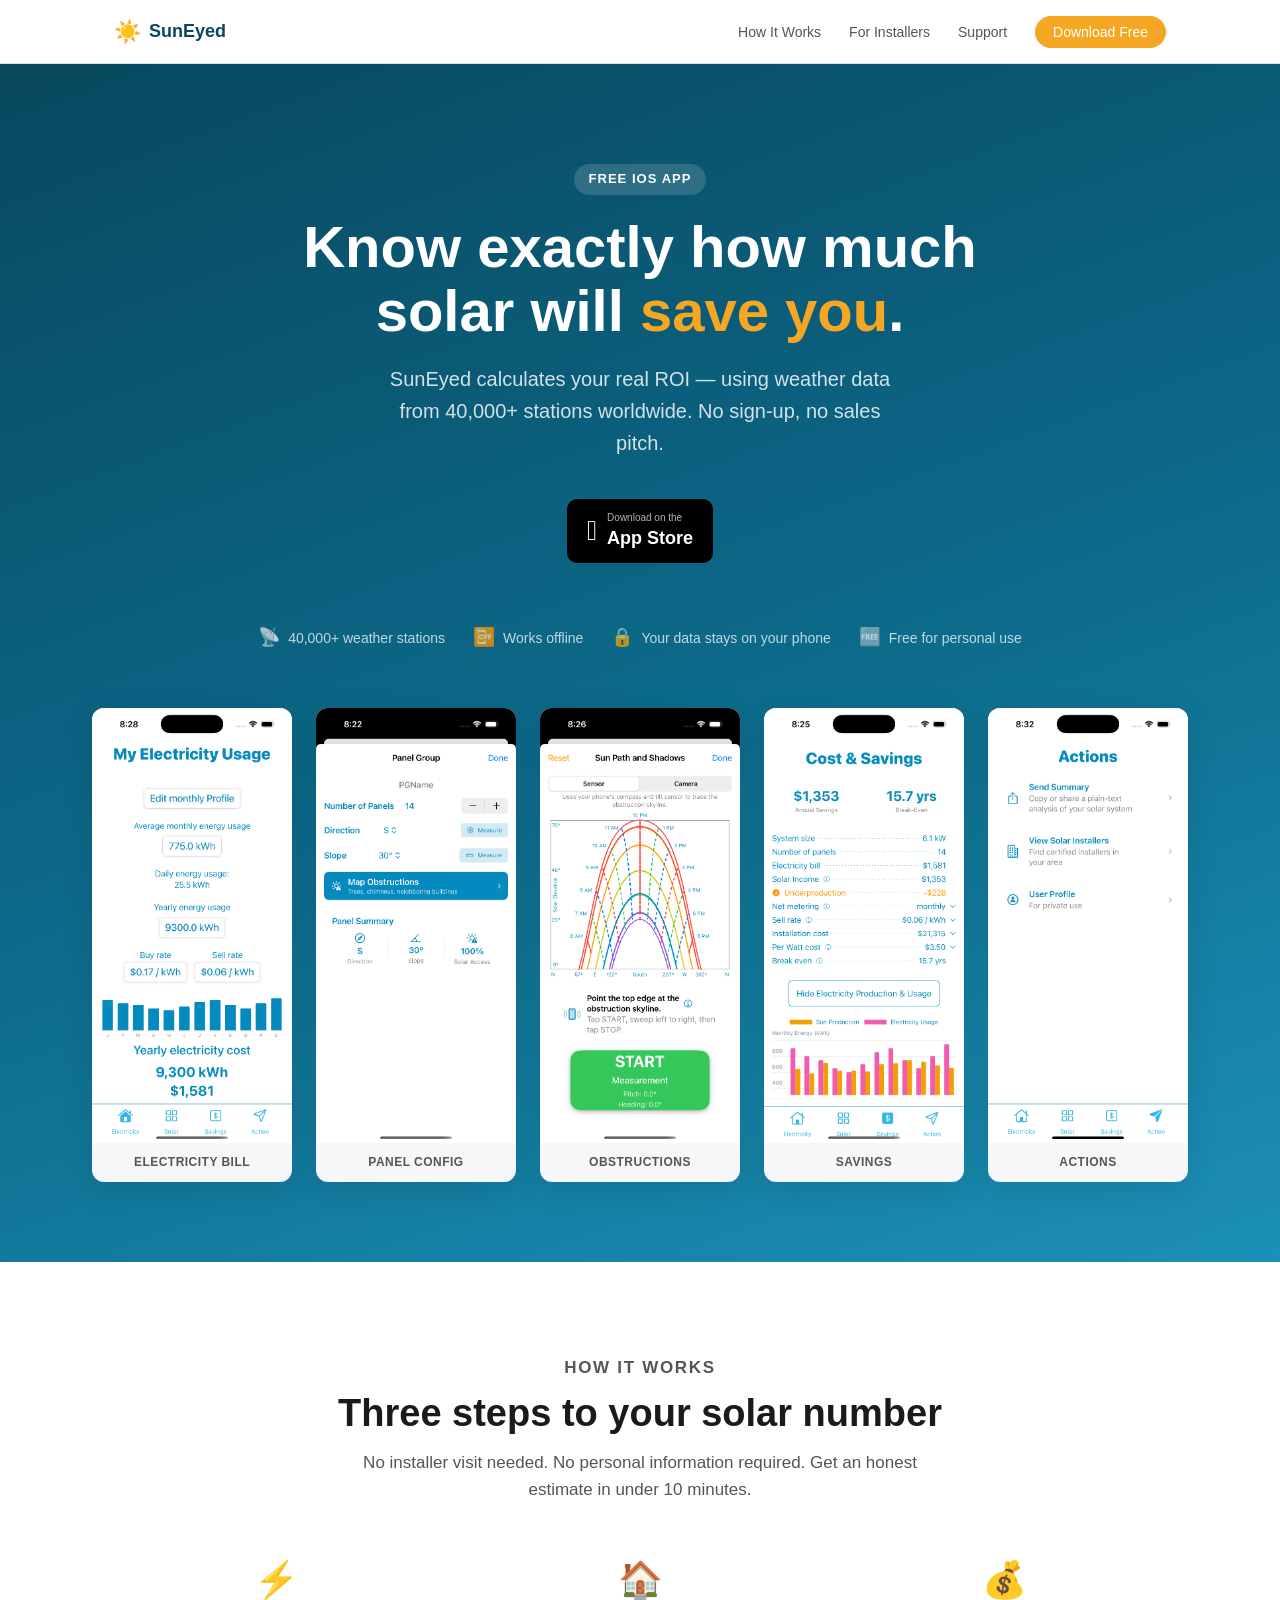
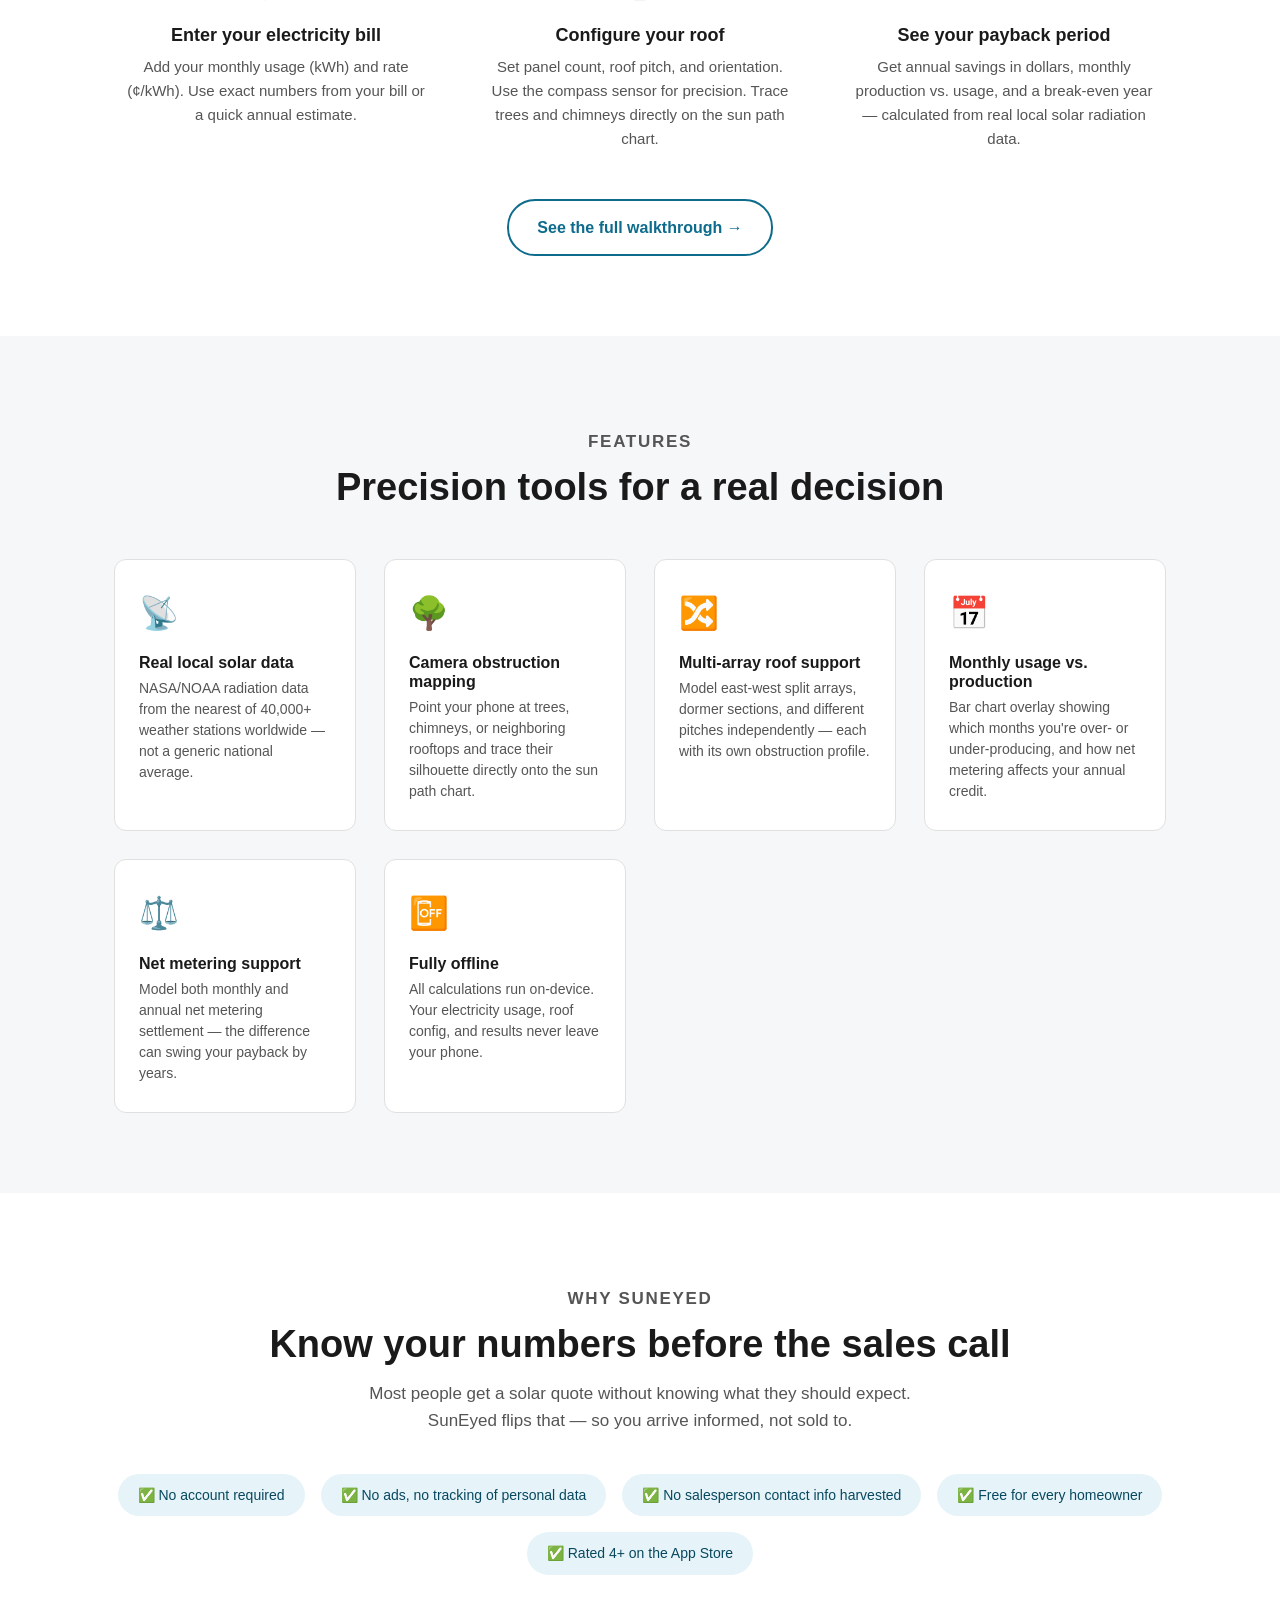
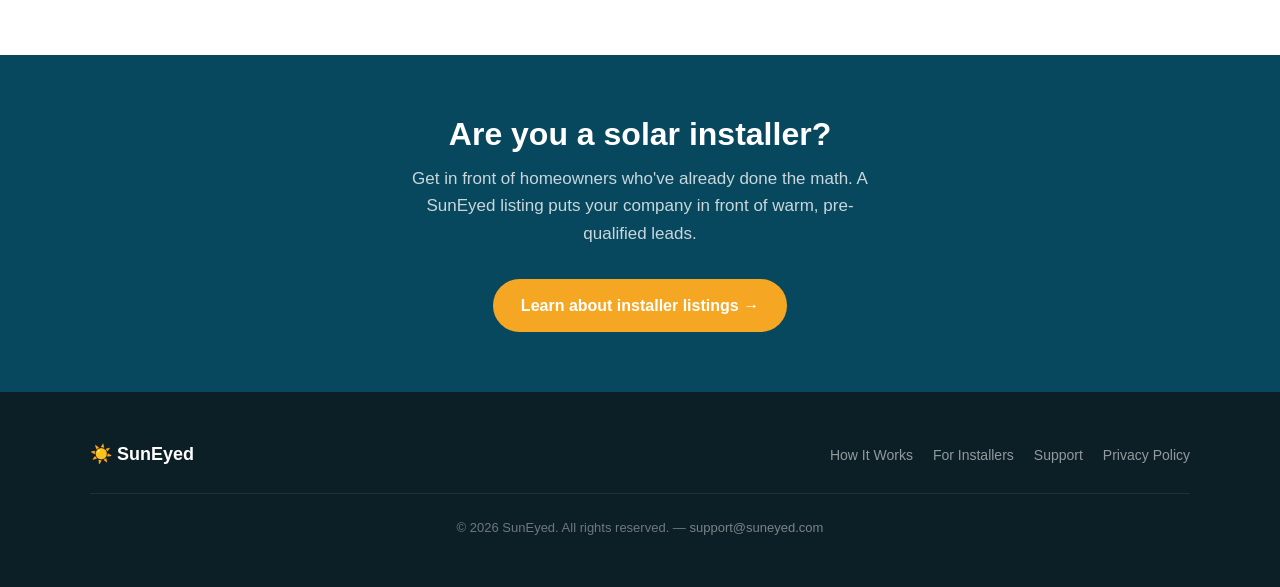
==== index.html @ cca72f91 "Add app screenshots, update index, replace netlify.toml with _headers/_redirects Co-Authored-By: Cla" ====
<!DOCTYPE html>
<html lang="en">
<head>
    <meta charset="UTF-8">
    <meta name="viewport" content="width=device-width, initial-scale=1.0">

    <title>SunEyed — Solar Savings Calculator</title>
    <meta name="description" content="Free iOS app. Calculate your solar panel ROI using real weather data from 40,000+ stations worldwide. No sign-up required. Know your numbers before you talk to a salesperson.">

    <!-- Open Graph -->
    <meta property="og:type" content="website">
    <meta property="og:url" content="https://suneyed.com/">
    <meta property="og:title" content="SunEyed — Solar Savings Calculator">
    <meta property="og:description" content="Free iOS app. Calculate your solar panel ROI using real weather data. No sign-up required.">
    <meta property="og:image" content="https://suneyed.com/assets/og-image.png">

    <!-- Twitter Card -->
    <meta name="twitter:card" content="summary_large_image">
    <meta name="twitter:title" content="SunEyed — Solar Savings Calculator">
    <meta name="twitter:description" content="Know exactly how much solar will save you — before talking to a single salesperson.">

    <!-- Canonical -->
    <link rel="canonical" href="https://suneyed.com/">

    <!-- Schema.org structured data -->
    <script type="application/ld+json">
    {
        "@context": "https://schema.org",
        "@type": "MobileApplication",
        "name": "SunEyed — Solar Savings Calculator",
        "operatingSystem": "iOS",
        "applicationCategory": "UtilitiesApplication",
        "offers": { "@type": "Offer", "price": "0", "priceCurrency": "USD" },
        "description": "Calculate your personalized solar ROI using real weather data from 40,000+ stations worldwide.",
        "url": "https://suneyed.com"
    }
    </script>

    <link rel="stylesheet" href="css/style.css">
</head>
<body>

<!-- ===== NAV ===== -->
<nav class="nav">
    <div class="nav__inner">
        <a href="/" class="nav__logo">
            <span class="nav__logo-sun">☀️</span>
            SunEyed
        </a>
        <ul class="nav__links">
            <li><a href="how-it-works.html">How It Works</a></li>
            <li><a href="installers.html">For Installers</a></li>
            <li><a href="support.html">Support</a></li>
            <li><a href="#download" class="nav__cta">Download Free</a></li>
        </ul>
    </div>
</nav>

<!-- ===== HERO ===== -->
<section class="hero">
    <div class="hero__eyebrow">Free iOS App</div>

    <h1 class="hero__title">
        Know exactly how much solar will <em>save you</em>.
    </h1>

    <p class="hero__sub">
        SunEyed calculates your real ROI — using weather data from 40,000+ stations worldwide. No sign-up, no sales pitch.
    </p>

    <div class="hero__actions" id="download">
        <!-- Replace YOUR_APP_ID with the actual App Store ID after submission -->
        <a href="https://apps.apple.com/app/id[YOUR_APP_ID]" class="appstore-badge" aria-label="Download on the App Store">
            <span class="appstore-badge__icon">&#63743;</span>
            <span class="appstore-badge__text">
                <span class="appstore-badge__sub">Download on the</span>
                <span class="appstore-badge__main">App Store</span>
            </span>
        </a>
    </div>

    <div class="hero__badges">
        <span class="hero__badge"><span class="hero__badge-icon">📡</span> 40,000+ weather stations</span>
        <span class="hero__badge"><span class="hero__badge-icon">📴</span> Works offline</span>
        <span class="hero__badge"><span class="hero__badge-icon">🔒</span> Your data stays on your phone</span>
        <span class="hero__badge"><span class="hero__badge-icon">🆓</span> Free for personal use</span>
    </div>

    <!-- Screenshot row -->
    <div class="screenshots">
        <div class="screenshot-card">
            <img src="assets/screenshot-electricity-bill.png" alt="Electricity bill screen" class="screenshot-card__img">
            <div class="screenshot-card__label">Electricity Bill</div>
        </div>
        <div class="screenshot-card">
            <img src="assets/screenshot-panel-config.png" alt="Panel Config screen" class="screenshot-card__img">
            <div class="screenshot-card__label">Panel Config</div>
        </div>
        <div class="screenshot-card">
            <img src="assets/screenshot-obstruction.png" alt="Obstruction screen" class="screenshot-card__img">
            <div class="screenshot-card__label">Obstructions</div>
        </div>
        <div class="screenshot-card">
            <img src="assets/screenshot-savings.png" alt="Savings screen" class="screenshot-card__img">
            <div class="screenshot-card__label">Savings</div>
        </div>
        <div class="screenshot-card">
            <img src="assets/screenshot-actions.png" alt="Actions screen" class="screenshot-card__img">
            <div class="screenshot-card__label">Actions</div>
        </div>
    </div>
</section>

<!-- ===== HOW IT WORKS (condensed) ===== -->
<section class="section">
    <div class="container">
        <div class="section-header">
            <p class="section-label">How It Works</p>
            <h2>Three steps to your solar number</h2>
            <p>No installer visit needed. No personal information required. Get an honest estimate in under 10 minutes.</p>
        </div>

        <div class="steps">
            <div class="step">
                <div class="step__icon">⚡</div>
                <h3 class="step__title">Enter your electricity bill</h3>
                <p class="step__desc">Add your monthly usage (kWh) and rate (¢/kWh). Use exact numbers from your bill or a quick annual estimate.</p>
            </div>
            <div class="step">
                <div class="step__icon">🏠</div>
                <h3 class="step__title">Configure your roof</h3>
                <p class="step__desc">Set panel count, roof pitch, and orientation. Use the compass sensor for precision. Trace trees and chimneys directly on the sun path chart.</p>
            </div>
            <div class="step">
                <div class="step__icon">💰</div>
                <h3 class="step__title">See your payback period</h3>
                <p class="step__desc">Get annual savings in dollars, monthly production vs. usage, and a break-even year — calculated from real local solar radiation data.</p>
            </div>
        </div>

        <div style="text-align:center; margin-top:48px;">
            <a href="how-it-works.html" class="btn btn--outline">See the full walkthrough →</a>
        </div>
    </div>
</section>

<!-- ===== FEATURES ===== -->
<section class="section section--alt">
    <div class="container">
        <div class="section-header">
            <p class="section-label">Features</p>
            <h2>Precision tools for a real decision</h2>
        </div>

        <div class="features">
            <div class="feature-card">
                <div class="feature-card__icon">📡</div>
                <h3 class="feature-card__title">Real local solar data</h3>
                <p class="feature-card__desc">NASA/NOAA radiation data from the nearest of 40,000+ weather stations worldwide — not a generic national average.</p>
            </div>
            <div class="feature-card">
                <div class="feature-card__icon">🌳</div>
                <h3 class="feature-card__title">Camera obstruction mapping</h3>
                <p class="feature-card__desc">Point your phone at trees, chimneys, or neighboring rooftops and trace their silhouette directly onto the sun path chart.</p>
            </div>
            <div class="feature-card">
                <div class="feature-card__icon">🔀</div>
                <h3 class="feature-card__title">Multi-array roof support</h3>
                <p class="feature-card__desc">Model east-west split arrays, dormer sections, and different pitches independently — each with its own obstruction profile.</p>
            </div>
            <div class="feature-card">
                <div class="feature-card__icon">📅</div>
                <h3 class="feature-card__title">Monthly usage vs. production</h3>
                <p class="feature-card__desc">Bar chart overlay showing which months you're over- or under-producing, and how net metering affects your annual credit.</p>
            </div>
            <div class="feature-card">
                <div class="feature-card__icon">⚖️</div>
                <h3 class="feature-card__title">Net metering support</h3>
                <p class="feature-card__desc">Model both monthly and annual net metering settlement — the difference can swing your payback by years.</p>
            </div>
            <div class="feature-card">
                <div class="feature-card__icon">📴</div>
                <h3 class="feature-card__title">Fully offline</h3>
                <p class="feature-card__desc">All calculations run on-device. Your electricity usage, roof config, and results never leave your phone.</p>
            </div>
        </div>
    </div>
</section>

<!-- ===== TRUST SIGNALS ===== -->
<section class="section">
    <div class="container" style="text-align:center;">
        <div class="section-header">
            <p class="section-label">Why SunEyed</p>
            <h2>Know your numbers before the sales call</h2>
            <p>Most people get a solar quote without knowing what they should expect. SunEyed flips that — so you arrive informed, not sold to.</p>
        </div>

        <div class="trust-row">
            <div class="trust-pill">✅ No account required</div>
            <div class="trust-pill">✅ No ads, no tracking of personal data</div>
            <div class="trust-pill">✅ No salesperson contact info harvested</div>
            <div class="trust-pill">✅ Free for every homeowner</div>
            <div class="trust-pill">✅ Rated 4+ on the App Store</div>
        </div>
    </div>
</section>

<!-- ===== INSTALLER CTA BAND ===== -->
<div class="installer-band">
    <h2>Are you a solar installer?</h2>
    <p>Get in front of homeowners who've already done the math. A SunEyed listing puts your company in front of warm, pre-qualified leads.</p>
    <a href="installers.html" class="btn btn--amber">Learn about installer listings →</a>
</div>

<!-- ===== FOOTER ===== -->
<footer class="footer">
    <div class="footer__inner">
        <div class="footer__logo">☀️ SunEyed</div>
        <ul class="footer__links">
            <li><a href="how-it-works.html">How It Works</a></li>
            <li><a href="installers.html">For Installers</a></li>
            <li><a href="support.html">Support</a></li>
            <li><a href="privacy.html">Privacy Policy</a></li>
        </ul>
    </div>
    <div class="footer__inner">
        <p class="footer__copy">&copy; 2026 SunEyed. All rights reserved. &mdash; <a href="mailto:support@suneyed.com" style="color:rgba(255,255,255,0.45)">support@suneyed.com</a></p>
    </div>
</footer>

</body>
</html>
---- css/style.css ----
/* ===========================
   SunEyed — Shared Stylesheet
   =========================== */

:root {
    --blue:       #0d6b8c;
    --blue-dark:  #08485e;
    --blue-light: #e6f4f9;
    --amber:      #f5a623;
    --amber-dark: #d4891a;
    --text:       #1a1a1a;
    --text-muted: #555;
    --border:     #e0e0e0;
    --bg-alt:     #f5f7f8;
    --radius:     12px;
    --radius-sm:  6px;
}

/* Reset */
*, *::before, *::after { box-sizing: border-box; margin: 0; padding: 0; }

html { scroll-behavior: smooth; }

body {
    font-family: -apple-system, BlinkMacSystemFont, "SF Pro Text", "Segoe UI", Helvetica, Arial, sans-serif;
    font-size: 16px;
    line-height: 1.6;
    color: var(--text);
    background: #fff;
}

img { max-width: 100%; height: auto; display: block; }
a { color: var(--blue); text-decoration: none; }
a:hover { text-decoration: underline; }

/* ---- Typography ---- */
h1, h2, h3 {
    font-family: -apple-system, BlinkMacSystemFont, "SF Pro Display", "Segoe UI", Helvetica, Arial, sans-serif;
    line-height: 1.2;
    color: var(--text);
}

/* ---- Layout helpers ---- */
.container {
    max-width: 1100px;
    margin: 0 auto;
    padding: 0 24px;
}

.section {
    padding: 80px 0;
}

.section--alt {
    background: var(--bg-alt);
}

/* ---- Nav ---- */
.nav {
    position: sticky;
    top: 0;
    z-index: 100;
    background: rgba(255,255,255,0.96);
    backdrop-filter: saturate(180%) blur(10px);
    border-bottom: 1px solid var(--border);
}

.nav__inner {
    display: flex;
    align-items: center;
    justify-content: space-between;
    padding: 14px 24px;
    max-width: 1100px;
    margin: 0 auto;
}

.nav__logo {
    display: flex;
    align-items: center;
    gap: 8px;
    font-size: 18px;
    font-weight: 700;
    color: var(--blue-dark);
    text-decoration: none;
}

.nav__logo-sun {
    font-size: 22px;
}

.nav__links {
    display: flex;
    align-items: center;
    gap: 28px;
    list-style: none;
}

.nav__links a {
    font-size: 14px;
    font-weight: 500;
    color: var(--text-muted);
}
.nav__links a:hover { color: var(--blue); text-decoration: none; }

.nav__cta {
    background: var(--amber);
    color: #fff !important;
    padding: 8px 18px;
    border-radius: 20px;
    font-weight: 600;
    font-size: 14px;
    transition: background 0.15s;
}
.nav__cta:hover { background: var(--amber-dark) !important; }

/* ---- Buttons ---- */
.btn {
    display: inline-flex;
    align-items: center;
    gap: 8px;
    padding: 14px 28px;
    border-radius: 28px;
    font-size: 16px;
    font-weight: 600;
    cursor: pointer;
    border: none;
    transition: transform 0.1s, box-shadow 0.1s;
    text-decoration: none;
}
.btn:hover { transform: translateY(-1px); box-shadow: 0 4px 16px rgba(0,0,0,0.12); text-decoration: none; }
.btn:active { transform: translateY(0); }

.btn--primary {
    background: var(--blue);
    color: #fff;
}
.btn--amber {
    background: var(--amber);
    color: #fff;
}
.btn--outline {
    background: transparent;
    color: var(--blue);
    border: 2px solid var(--blue);
}

/* ---- Hero ---- */
.hero {
    background: linear-gradient(160deg, #08485e 0%, #0d6b8c 55%, #1c90b8 100%);
    color: #fff;
    padding: 100px 24px 80px;
    text-align: center;
}

.hero__eyebrow {
    display: inline-block;
    background: rgba(255,255,255,0.15);
    color: #fff;
    font-size: 13px;
    font-weight: 600;
    letter-spacing: 0.08em;
    text-transform: uppercase;
    padding: 5px 14px;
    border-radius: 20px;
    margin-bottom: 20px;
}

.hero__title {
    font-size: clamp(34px, 5vw, 58px);
    font-weight: 800;
    color: #fff;
    max-width: 700px;
    margin: 0 auto 20px;
    line-height: 1.1;
}

.hero__title em {
    color: var(--amber);
    font-style: normal;
}

.hero__sub {
    font-size: clamp(16px, 2vw, 20px);
    color: rgba(255,255,255,0.82);
    max-width: 520px;
    margin: 0 auto 40px;
}

.hero__actions {
    display: flex;
    gap: 14px;
    justify-content: center;
    flex-wrap: wrap;
    margin-bottom: 60px;
}

.hero__badges {
    display: flex;
    gap: 28px;
    justify-content: center;
    flex-wrap: wrap;
}

.hero__badge {
    display: flex;
    align-items: center;
    gap: 8px;
    font-size: 14px;
    color: rgba(255,255,255,0.75);
}

.hero__badge-icon {
    font-size: 18px;
}

/* ---- App Store badge ---- */
.appstore-badge {
    display: inline-flex;
    align-items: center;
    gap: 10px;
    background: #000;
    color: #fff;
    border-radius: 10px;
    padding: 10px 20px;
    text-decoration: none;
    transition: opacity 0.15s;
}
.appstore-badge:hover { opacity: 0.85; text-decoration: none; }
.appstore-badge__icon { font-size: 28px; }
.appstore-badge__text { text-align: left; }
.appstore-badge__sub { font-size: 10px; color: rgba(255,255,255,0.7); display: block; }
.appstore-badge__main { font-size: 18px; font-weight: 700; line-height: 1.1; }

/* ---- Screenshots ---- */
.screenshots {
    display: flex;
    gap: 24px;
    justify-content: center;
    flex-wrap: wrap;
    margin-top: 56px;
}

.screenshot-card {
    background: var(--bg-alt);
    border-radius: var(--radius);
    overflow: hidden;
    width: 200px;
    box-shadow: 0 8px 32px rgba(0,0,0,0.10);
    flex-shrink: 0;
}

.screenshot-card__img-placeholder {
    width: 100%;
    aspect-ratio: 9/19.5;
    background: linear-gradient(180deg, var(--blue-light) 0%, #d4edf5 100%);
    display: flex;
    align-items: center;
    justify-content: center;
    font-size: 40px;
}

.screenshot-card__label {
    font-size: 12px;
    font-weight: 600;
    color: var(--text-muted);
    text-align: center;
    padding: 10px 8px;
    letter-spacing: 0.04em;
    text-transform: uppercase;
}

/* ---- Steps ---- */
.steps {
    display: grid;
    grid-template-columns: repeat(auto-fit, minmax(260px, 1fr));
    gap: 40px;
    margin-top: 48px;
}

.step {
    text-align: center;
}

.step__number {
    width: 52px;
    height: 52px;
    border-radius: 50%;
    background: var(--blue);
    color: #fff;
    font-size: 22px;
    font-weight: 700;
    display: flex;
    align-items: center;
    justify-content: center;
    margin: 0 auto 16px;
}

.step__icon {
    font-size: 36px;
    margin-bottom: 16px;
}

.step__title {
    font-size: 18px;
    font-weight: 700;
    margin-bottom: 8px;
}

.step__desc {
    font-size: 15px;
    color: var(--text-muted);
    max-width: 300px;
    margin: 0 auto;
}

/* ---- Features grid ---- */
.features {
    display: grid;
    grid-template-columns: repeat(auto-fit, minmax(240px, 1fr));
    gap: 28px;
    margin-top: 48px;
}

.feature-card {
    background: #fff;
    border: 1px solid var(--border);
    border-radius: var(--radius);
    padding: 28px 24px;
}

.feature-card__icon {
    font-size: 32px;
    margin-bottom: 14px;
}

.feature-card__title {
    font-size: 16px;
    font-weight: 700;
    margin-bottom: 6px;
}

.feature-card__desc {
    font-size: 14px;
    color: var(--text-muted);
    line-height: 1.5;
}

/* ---- Trust row ---- */
.trust-row {
    display: flex;
    flex-wrap: wrap;
    gap: 16px;
    justify-content: center;
    margin-top: 40px;
}

.trust-pill {
    display: flex;
    align-items: center;
    gap: 8px;
    background: var(--blue-light);
    border-radius: 24px;
    padding: 10px 20px;
    font-size: 14px;
    font-weight: 500;
    color: var(--blue-dark);
}

/* ---- Installer CTA band ---- */
.installer-band {
    background: var(--blue-dark);
    color: #fff;
    padding: 60px 24px;
    text-align: center;
}

.installer-band h2 {
    color: #fff;
    font-size: clamp(22px, 3vw, 32px);
    margin-bottom: 12px;
}

.installer-band p {
    color: rgba(255,255,255,0.78);
    font-size: 17px;
    max-width: 480px;
    margin: 0 auto 32px;
}

/* ---- Section header ---- */
.section-header {
    text-align: center;
    margin-bottom: 8px;
}

.section-header h2 {
    font-size: clamp(26px, 3.5vw, 38px);
    font-weight: 800;
}

.section-header p {
    margin-top: 12px;
    font-size: 17px;
    color: var(--text-muted);
    max-width: 560px;
    margin-left: auto;
    margin-right: auto;
}

.section-label {
    font-size: 12px;
    font-weight: 700;
    letter-spacing: 0.10em;
    text-transform: uppercase;
    color: var(--blue);
    margin-bottom: 10px;
}

/* ---- Footer ---- */
.footer {
    background: #0d1f26;
    color: rgba(255,255,255,0.6);
    padding: 48px 24px;
}

.footer__inner {
    max-width: 1100px;
    margin: 0 auto;
    display: flex;
    flex-wrap: wrap;
    gap: 32px;
    justify-content: space-between;
    align-items: center;
}

.footer__logo {
    font-size: 18px;
    font-weight: 700;
    color: #fff;
}

.footer__links {
    display: flex;
    flex-wrap: wrap;
    gap: 20px;
    list-style: none;
}

.footer__links a {
    font-size: 14px;
    color: rgba(255,255,255,0.55);
}
.footer__links a:hover { color: #fff; text-decoration: none; }

.footer__copy {
    font-size: 13px;
    color: rgba(255,255,255,0.4);
    width: 100%;
    margin-top: 24px;
    border-top: 1px solid rgba(255,255,255,0.08);
    padding-top: 24px;
    text-align: center;
}

/* ---- Interior page layout ---- */
.page-content {
    max-width: 720px;
    margin: 60px auto;
    padding: 0 24px 80px;
}

.page-content h1 {
    font-size: 32px;
    margin-bottom: 4px;
}

.page-content h2 {
    font-size: 20px;
    margin-top: 40px;
    margin-bottom: 10px;
}

.page-content p { margin-bottom: 14px; color: var(--text-muted); }
.page-content ul { padding-left: 20px; margin-bottom: 14px; }
.page-content li { color: var(--text-muted); margin-bottom: 4px; }
.page-content .meta { color: #888; font-size: 14px; margin-bottom: 40px; }
.page-content hr { border: none; border-top: 1px solid var(--border); margin: 40px 0; }

/* ---- Form ---- */
.form-group {
    margin-bottom: 20px;
}

.form-group label {
    display: block;
    font-weight: 600;
    font-size: 14px;
    margin-bottom: 6px;
    color: var(--text);
}

.form-group input,
.form-group select,
.form-group textarea {
    width: 100%;
    padding: 10px 14px;
    border: 1.5px solid var(--border);
    border-radius: var(--radius-sm);
    font-size: 15px;
    font-family: inherit;
    color: var(--text);
    transition: border-color 0.15s;
    background: #fff;
}

.form-group input:focus,
.form-group select:focus,
.form-group textarea:focus {
    outline: none;
    border-color: var(--blue);
}

.form-group textarea { resize: vertical; min-height: 90px; }

.form-row { display: grid; grid-template-columns: 1fr 1fr; gap: 16px; }

.form-box {
    background: #fff;
    border: 1px solid var(--border);
    border-radius: var(--radius);
    padding: 36px 40px;
    max-width: 600px;
    margin: 48px auto 0;
    box-shadow: 0 4px 24px rgba(0,0,0,0.06);
}

.form-success {
    display: none;
    background: #e6f9ee;
    border: 1px solid #6dcf95;
    border-radius: var(--radius-sm);
    padding: 16px 20px;
    color: #1a6b38;
    font-weight: 500;
    margin-top: 16px;
}

/* ---- FAQ ---- */
details {
    border-bottom: 1px solid var(--border);
    padding: 4px 0;
}

summary {
    cursor: pointer;
    font-weight: 600;
    padding: 14px 0;
    list-style: none;
    position: relative;
    padding-right: 28px;
}

summary::-webkit-details-marker { display: none; }

summary::after {
    content: "+";
    position: absolute;
    right: 0;
    top: 14px;
    color: var(--blue);
    font-size: 20px;
    font-weight: 400;
    line-height: 1;
}

details[open] summary::after { content: "−"; }

details p {
    margin: 0 0 14px 0;
    color: var(--text-muted);
    font-size: 15px;
}

/* ---- How It Works page ---- */
.step-row {
    display: grid;
    grid-template-columns: 56px 1fr;
    gap: 24px;
    margin-bottom: 56px;
    align-items: start;
}

.step-row__num {
    width: 56px;
    height: 56px;
    border-radius: 50%;
    background: var(--blue);
    color: #fff;
    font-size: 24px;
    font-weight: 700;
    display: flex;
    align-items: center;
    justify-content: center;
    flex-shrink: 0;
    margin-top: 4px;
}

.step-row__body h3 {
    font-size: 20px;
    font-weight: 700;
    margin-bottom: 8px;
}

.step-row__body p {
    color: var(--text-muted);
    margin-bottom: 12px;
}

.step-row__sub {
    background: var(--bg-alt);
    border-radius: var(--radius-sm);
    padding: 14px 18px;
    font-size: 14px;
    color: var(--text-muted);
    border-left: 3px solid var(--blue);
}

/* ---- Responsive ---- */
@media (max-width: 640px) {
    .nav__links { display: none; }
    .form-row { grid-template-columns: 1fr; }
    .form-box { padding: 28px 20px; }
    .footer__inner { flex-direction: column; align-items: flex-start; }
    .hero { padding: 72px 20px 56px; }
    .step-row { grid-template-columns: 44px 1fr; gap: 16px; }
    .step-row__num { width: 44px; height: 44px; font-size: 18px; }
}
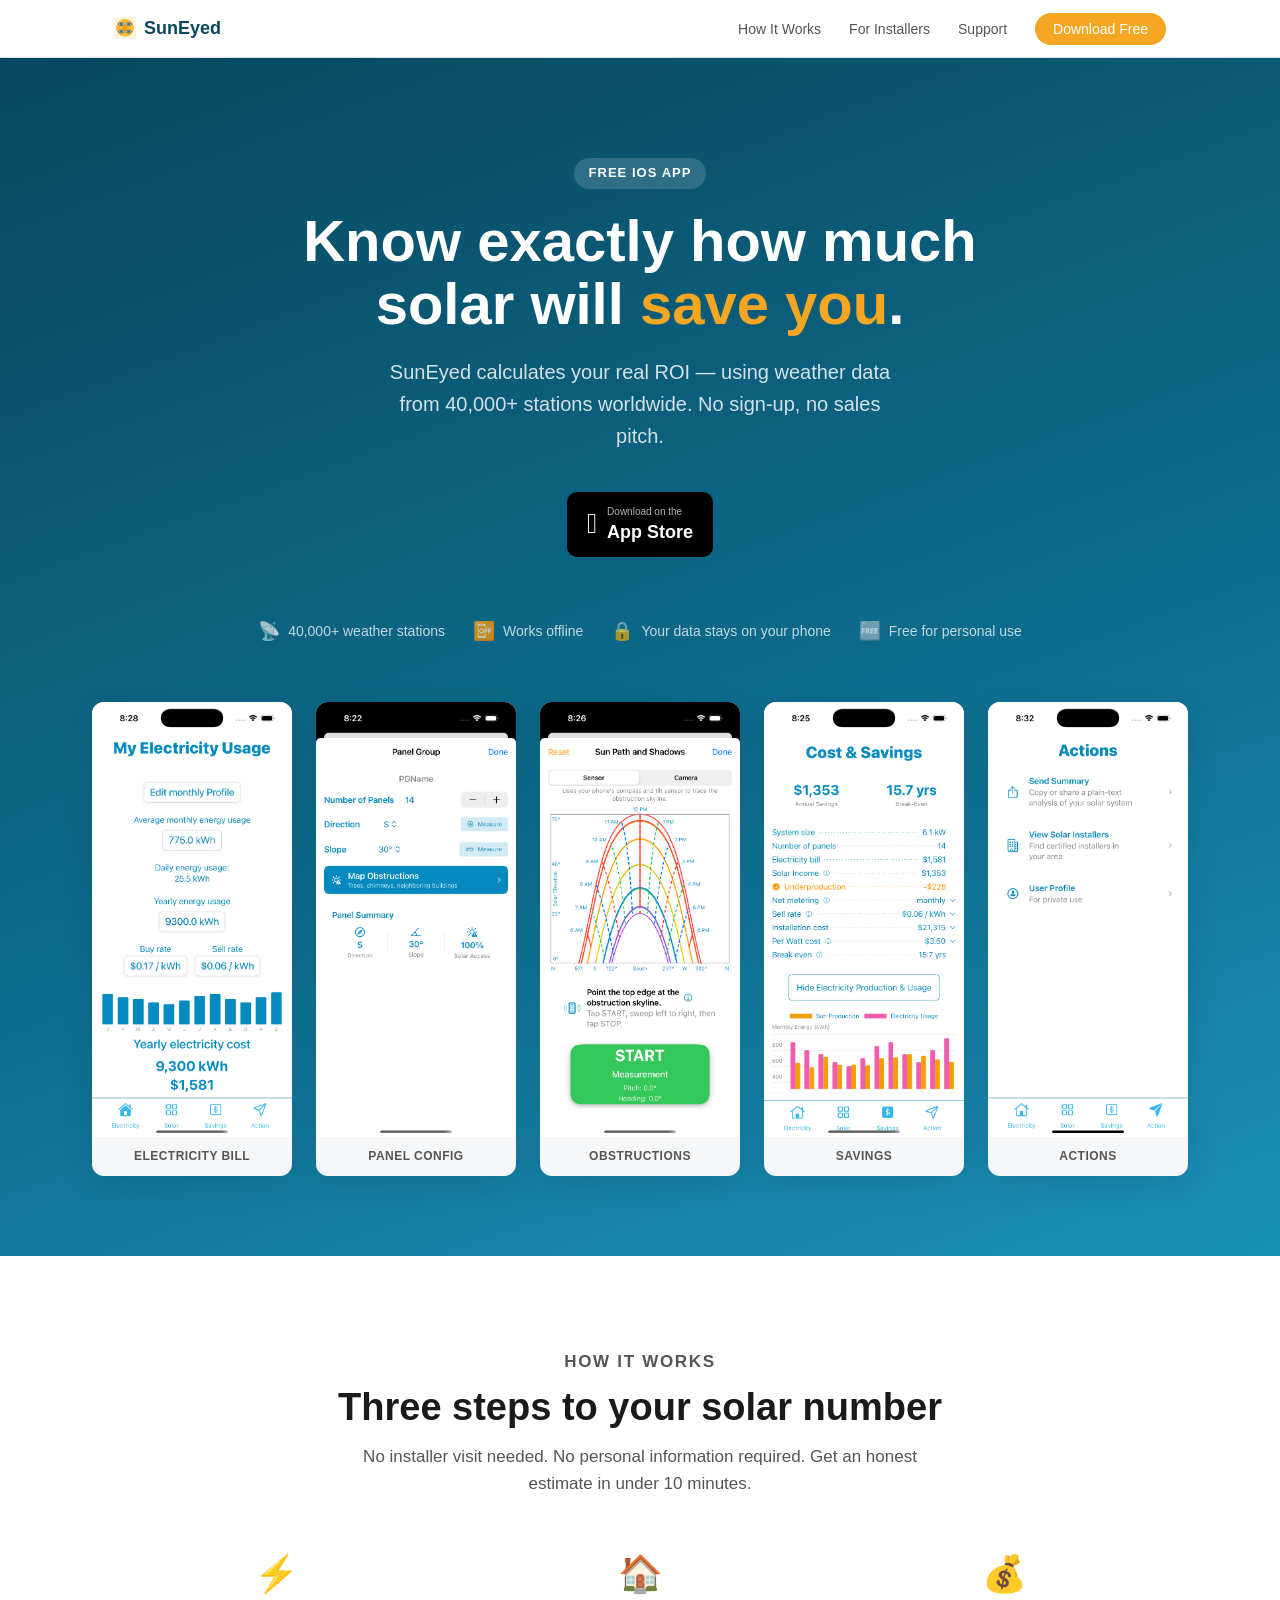
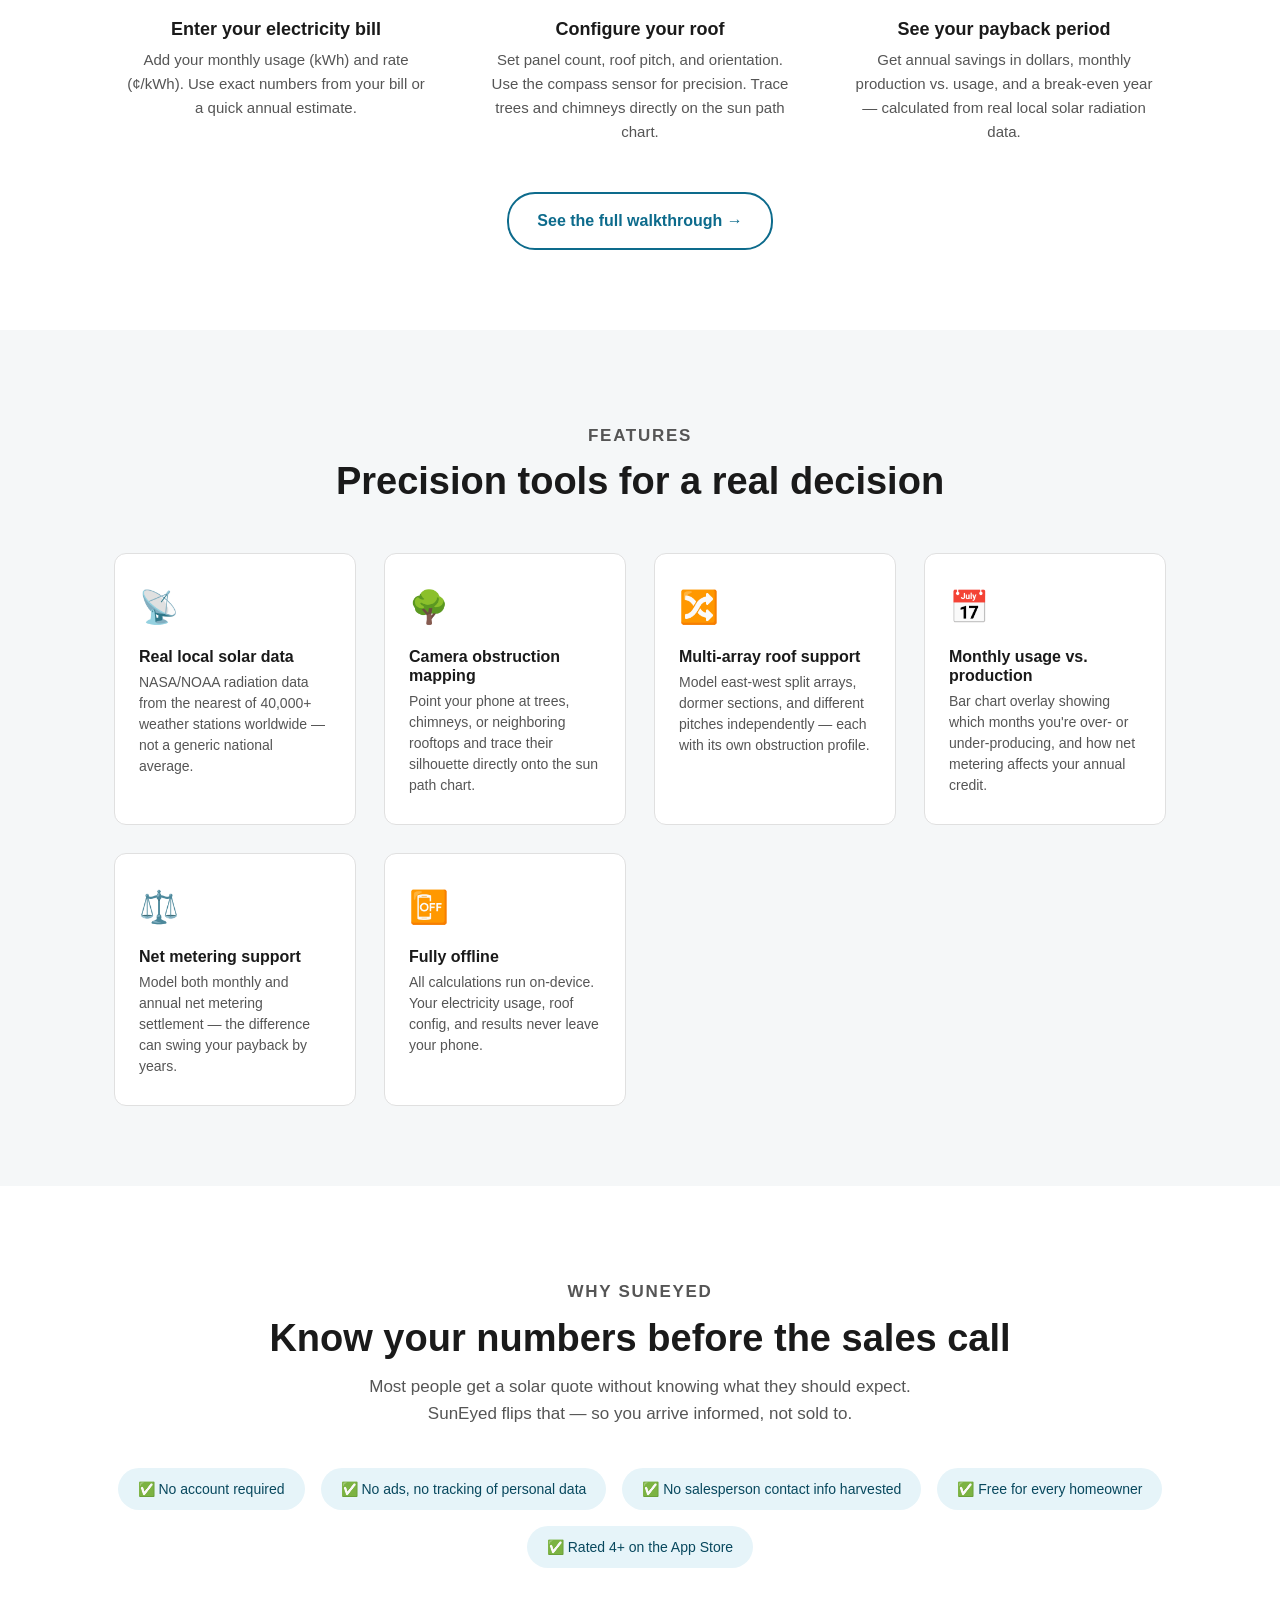
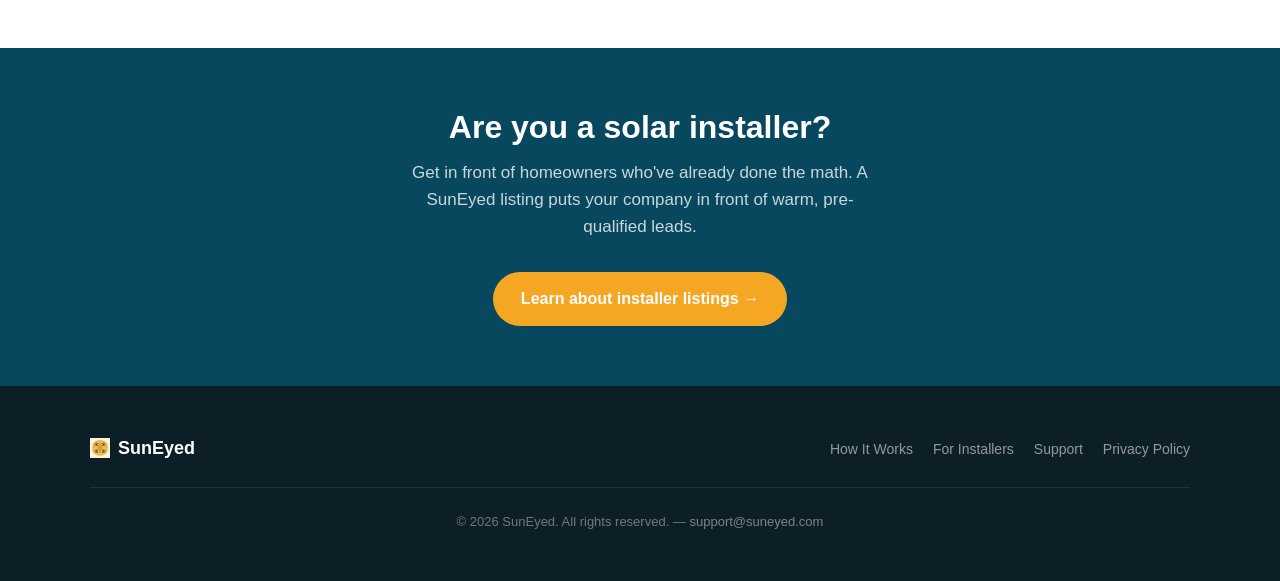
==== commit ff0fc446: "Replace sun emoji with logo-sun.png in nav and footer across all pages Co-Authored-By: Claude Sonnet" ====
--- a/index.html
+++ b/index.html
@@ -44,7 +44,7 @@
 <nav class="nav">
     <div class="nav__inner">
         <a href="/" class="nav__logo">
-            <span class="nav__logo-sun">☀️</span>
+            <img src="assets/logo-sun.png" alt="SunEyed" class="nav__logo-sun">
             SunEyed
         </a>
         <ul class="nav__links">
@@ -216,7 +216,7 @@
 <!-- ===== FOOTER ===== -->
 <footer class="footer">
     <div class="footer__inner">
-        <div class="footer__logo">☀️ SunEyed</div>
+        <div class="footer__logo"><img src="assets/logo-sun.png" alt="SunEyed" class="footer__logo-img"> SunEyed</div>
         <ul class="footer__links">
             <li><a href="how-it-works.html">How It Works</a></li>
             <li><a href="installers.html">For Installers</a></li>
--- a/css/style.css
+++ b/css/style.css
@@ -85,7 +85,9 @@
 }
 
 .nav__logo-sun {
-    font-size: 22px;
+    height: 22px;
+    width: auto;
+    vertical-align: middle;
 }
 
 .nav__links {
@@ -437,6 +439,13 @@
     font-size: 18px;
     font-weight: 700;
     color: #fff;
+    display: flex;
+    align-items: center;
+    gap: 8px;
+}
+.footer__logo-img {
+    height: 20px;
+    width: auto;
 }
 
 .footer__links {
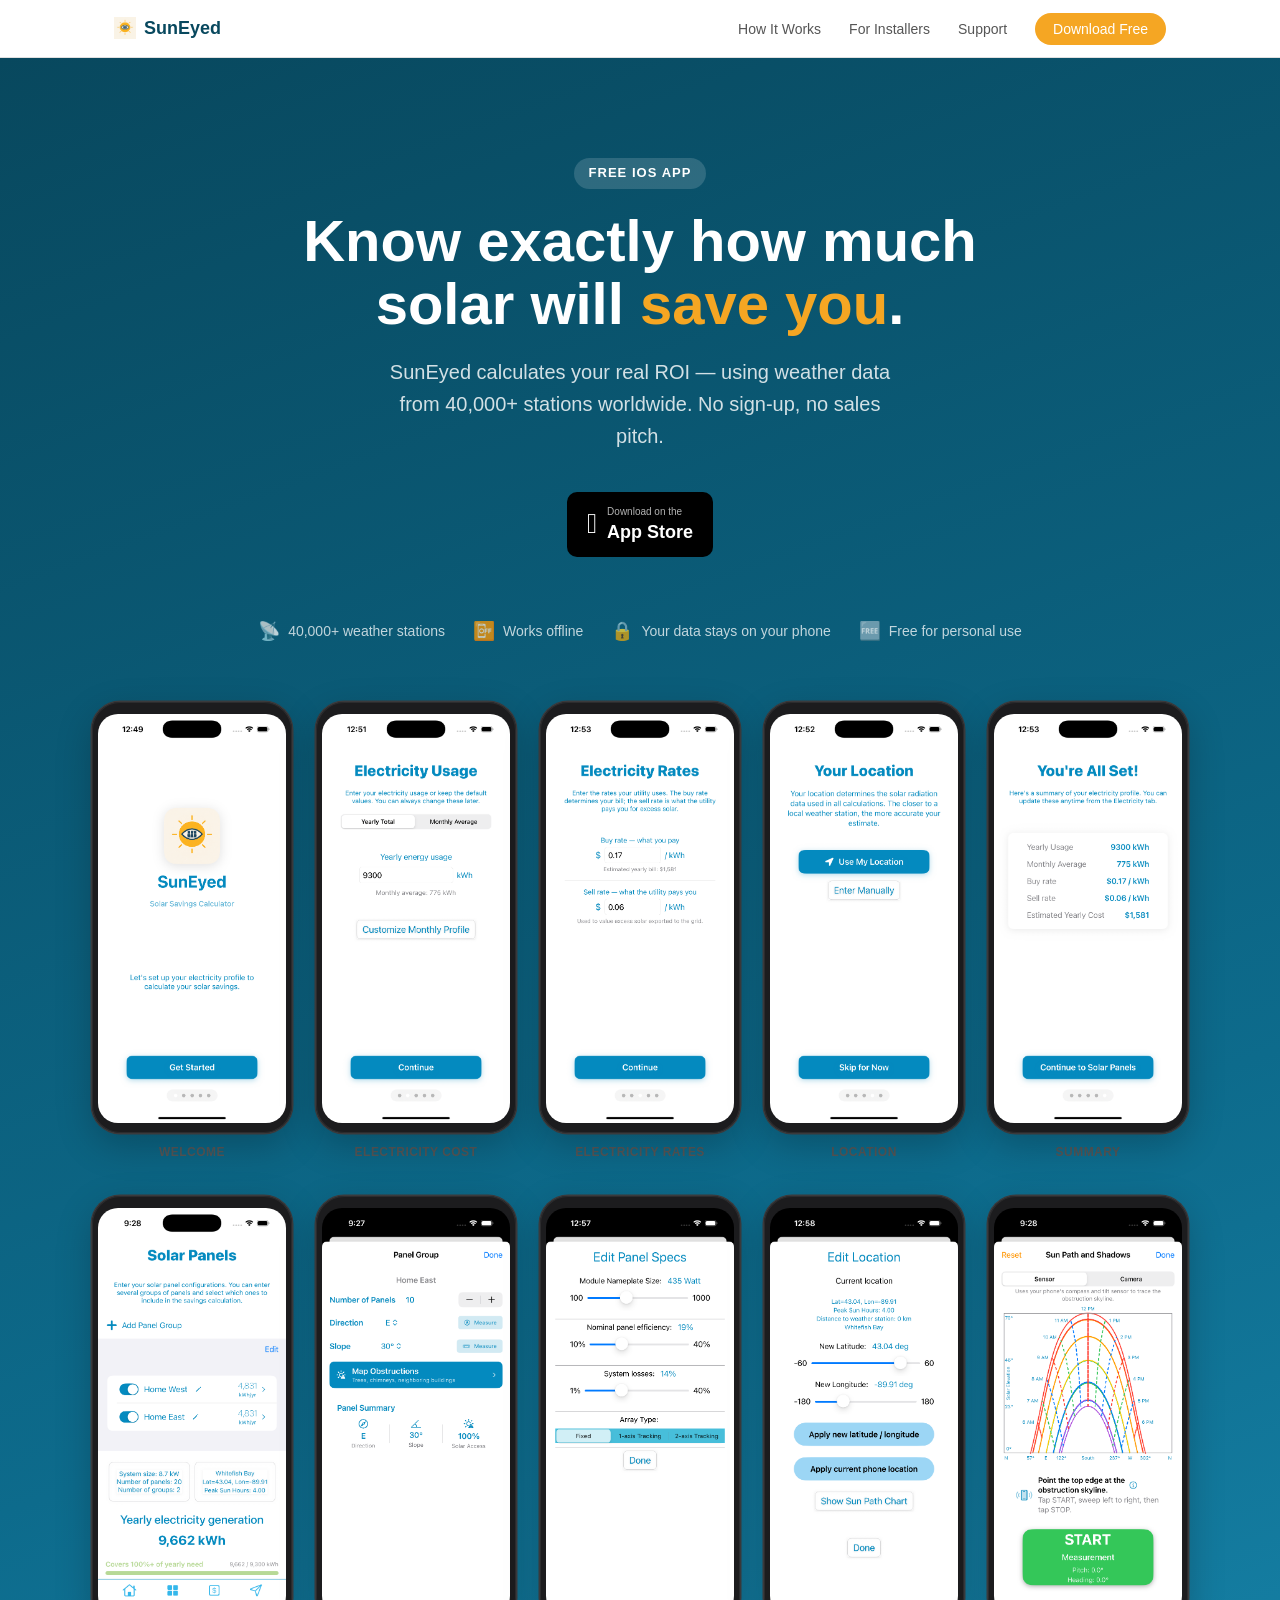
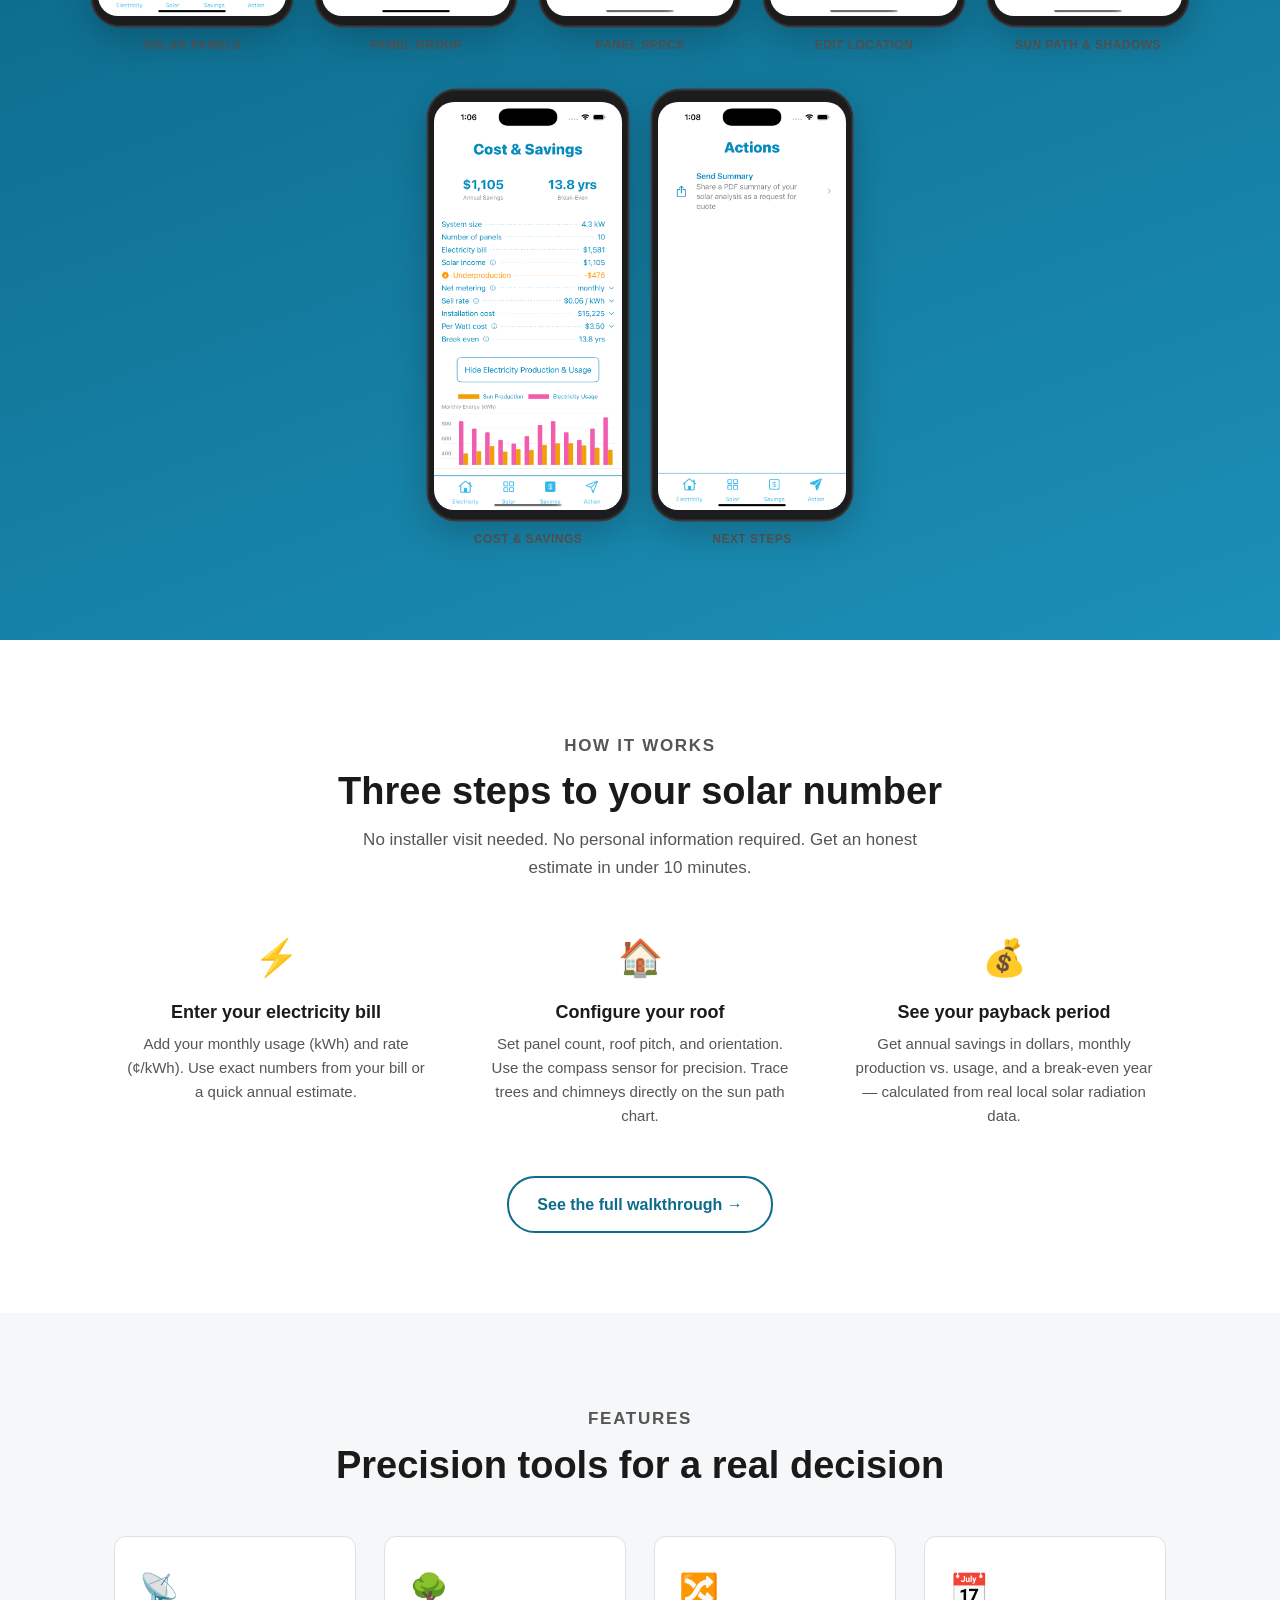
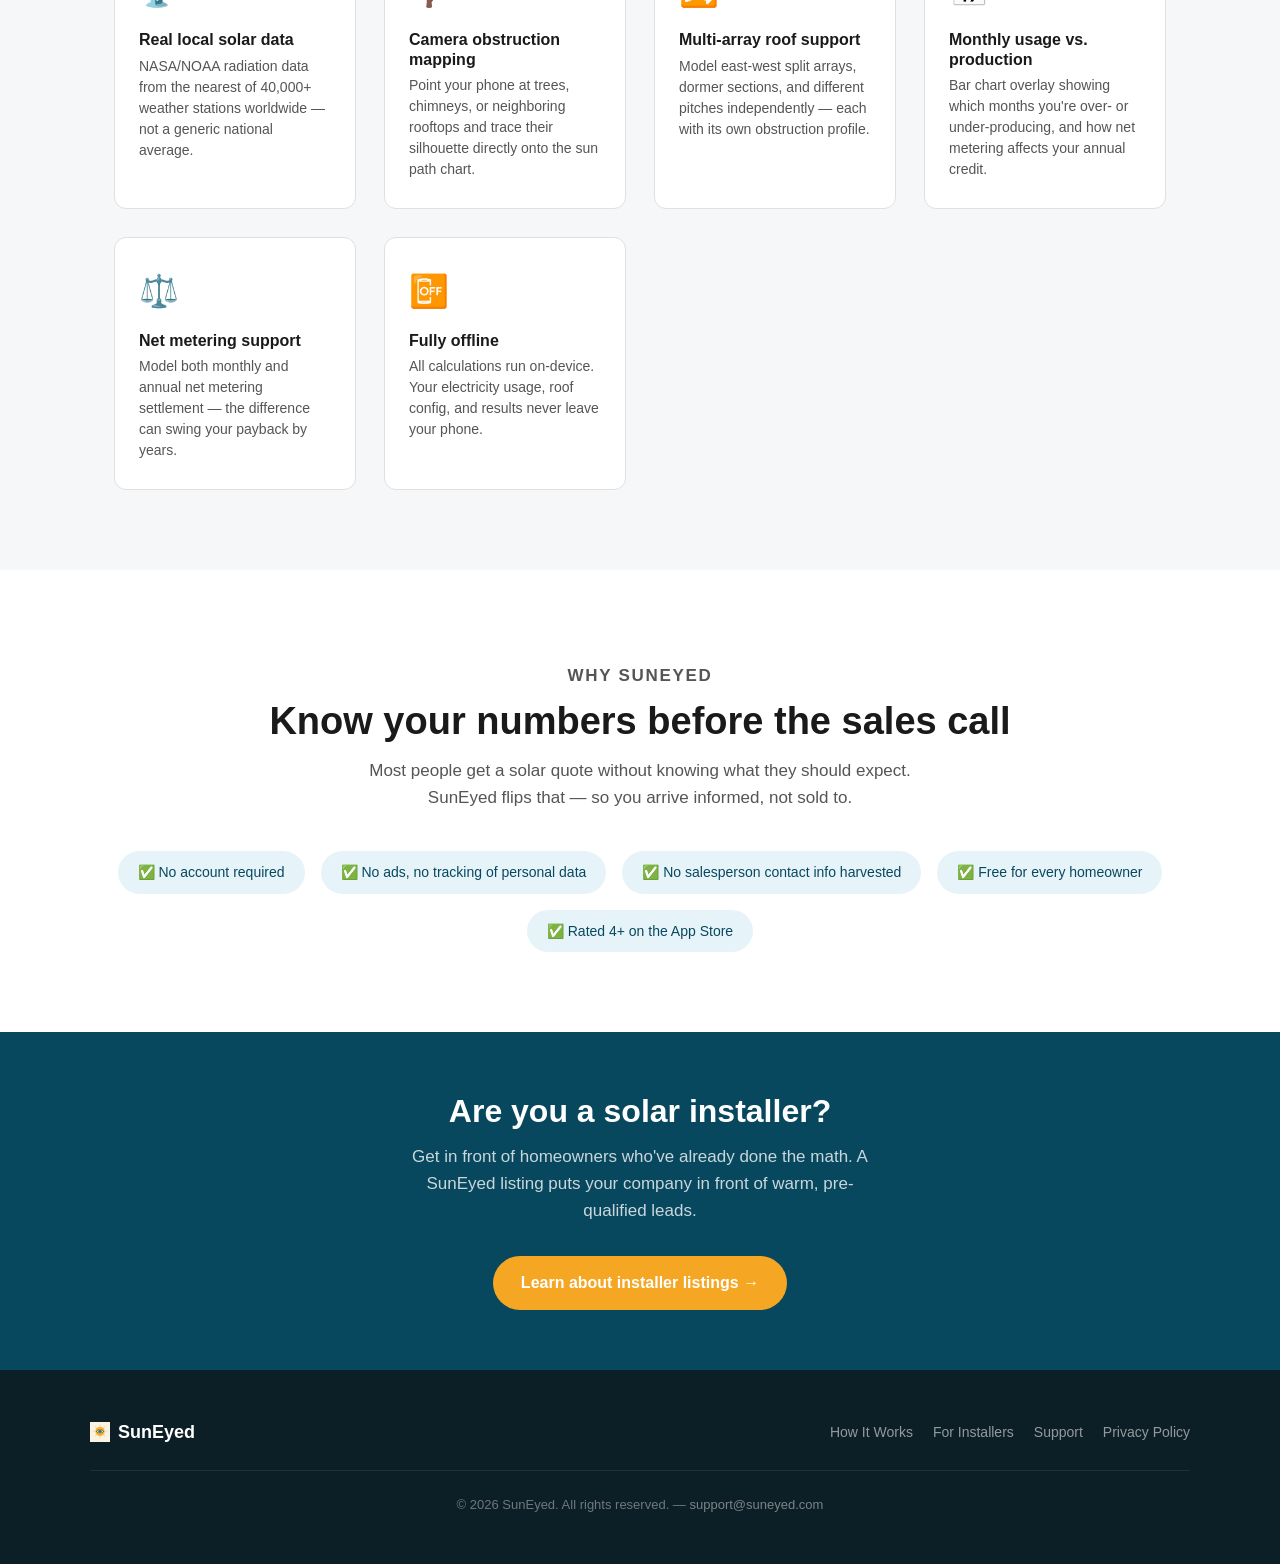
==== commit 80c77381: "Replace placeholder screenshots with real app screenshots; add device bezels - Add 12 real app scree" ====
--- a/index.html
+++ b/index.html
@@ -44,7 +44,7 @@
 <nav class="nav">
     <div class="nav__inner">
         <a href="/" class="nav__logo">
-            <img src="assets/logo-sun.png" alt="SunEyed" class="nav__logo-sun">
+            <img src="assets/logo-sun.png" alt="SunEyed" class="nav__logo-sun" style="height:22px;width:auto;vertical-align:middle;">
             SunEyed
         </a>
         <ul class="nav__links">
@@ -89,24 +89,52 @@
     <!-- Screenshot row -->
     <div class="screenshots">
         <div class="screenshot-card">
-            <img src="assets/screenshot-electricity-bill.png" alt="Electricity bill screen" class="screenshot-card__img">
-            <div class="screenshot-card__label">Electricity Bill</div>
-        </div>
-        <div class="screenshot-card">
-            <img src="assets/screenshot-panel-config.png" alt="Panel Config screen" class="screenshot-card__img">
-            <div class="screenshot-card__label">Panel Config</div>
-        </div>
-        <div class="screenshot-card">
-            <img src="assets/screenshot-obstruction.png" alt="Obstruction screen" class="screenshot-card__img">
-            <div class="screenshot-card__label">Obstructions</div>
-        </div>
-        <div class="screenshot-card">
-            <img src="assets/screenshot-savings.png" alt="Savings screen" class="screenshot-card__img">
-            <div class="screenshot-card__label">Savings</div>
-        </div>
-        <div class="screenshot-card">
-            <img src="assets/screenshot-actions.png" alt="Actions screen" class="screenshot-card__img">
-            <div class="screenshot-card__label">Actions</div>
+            <div class="device-frame"><img src="assets/suneyed 01 - splash screen.png" alt="SunEyed splash screen" class="screenshot-card__img"></div>
+            <div class="screenshot-card__label">Welcome</div>
+        </div>
+        <div class="screenshot-card">
+            <div class="device-frame"><img src="assets/suneyed 02 - electricity cost.png" alt="Electricity cost screen" class="screenshot-card__img"></div>
+            <div class="screenshot-card__label">Electricity Cost</div>
+        </div>
+        <div class="screenshot-card">
+            <div class="device-frame"><img src="assets/suneyed 02_1 - electricity rates.png" alt="Electricity rates screen" class="screenshot-card__img"></div>
+            <div class="screenshot-card__label">Electricity Rates</div>
+        </div>
+        <div class="screenshot-card">
+            <div class="device-frame"><img src="assets/suneyed 03 - location.png" alt="Location screen" class="screenshot-card__img"></div>
+            <div class="screenshot-card__label">Location</div>
+        </div>
+        <div class="screenshot-card">
+            <div class="device-frame"><img src="assets/suneyed 04 - onboarding summary.png" alt="Onboarding summary screen" class="screenshot-card__img"></div>
+            <div class="screenshot-card__label">Summary</div>
+        </div>
+        <div class="screenshot-card">
+            <div class="device-frame"><img src="assets/suneyed 05 - solar panels.png" alt="Solar panels screen" class="screenshot-card__img"></div>
+            <div class="screenshot-card__label">Solar Panels</div>
+        </div>
+        <div class="screenshot-card">
+            <div class="device-frame"><img src="assets/suneyed 05_1 - panel group.png" alt="Panel group screen" class="screenshot-card__img"></div>
+            <div class="screenshot-card__label">Panel Group</div>
+        </div>
+        <div class="screenshot-card">
+            <div class="device-frame"><img src="assets/suneyed 05_2 - panel specs.png" alt="Panel specs screen" class="screenshot-card__img"></div>
+            <div class="screenshot-card__label">Panel Specs</div>
+        </div>
+        <div class="screenshot-card">
+            <div class="device-frame"><img src="assets/suneyed 05_3 - edit location.png" alt="Edit location screen" class="screenshot-card__img"></div>
+            <div class="screenshot-card__label">Edit Location</div>
+        </div>
+        <div class="screenshot-card">
+            <div class="device-frame"><img src="assets/suneyed 05_4 - sun path and shadows.png" alt="Sun path and shadows screen" class="screenshot-card__img"></div>
+            <div class="screenshot-card__label">Sun Path & Shadows</div>
+        </div>
+        <div class="screenshot-card">
+            <div class="device-frame"><img src="assets/suneyed 06 - cost and savings.png" alt="Cost and savings screen" class="screenshot-card__img"></div>
+            <div class="screenshot-card__label">Cost &amp; Savings</div>
+        </div>
+        <div class="screenshot-card">
+            <div class="device-frame"><img src="assets/suneyed 07 - actions.png" alt="Actions screen" class="screenshot-card__img"></div>
+            <div class="screenshot-card__label">Next Steps</div>
         </div>
     </div>
 </section>
@@ -216,7 +244,7 @@
 <!-- ===== FOOTER ===== -->
 <footer class="footer">
     <div class="footer__inner">
-        <div class="footer__logo"><img src="assets/logo-sun.png" alt="SunEyed" class="footer__logo-img"> SunEyed</div>
+        <div class="footer__logo" style="display:flex;align-items:center;gap:8px;"><img src="assets/logo-sun.png" alt="SunEyed" class="footer__logo-img" style="height:20px;width:auto;vertical-align:middle;"> SunEyed</div>
         <ul class="footer__links">
             <li><a href="how-it-works.html">How It Works</a></li>
             <li><a href="installers.html">For Installers</a></li>
--- a/css/style.css
+++ b/css/style.css
@@ -243,12 +243,31 @@
 }
 
 .screenshot-card {
-    background: var(--bg-alt);
-    border-radius: var(--radius);
-    overflow: hidden;
     width: 200px;
-    box-shadow: 0 8px 32px rgba(0,0,0,0.10);
     flex-shrink: 0;
+    display: flex;
+    flex-direction: column;
+    align-items: center;
+}
+
+.device-frame {
+    position: relative;
+    background: #1c1c1e;
+    border-radius: 28px;
+    padding: 12px 6px 10px;
+    width: 100%;
+    box-sizing: border-box;
+    box-shadow:
+        0 0 0 1.5px #3a3a3c,
+        inset 0 0 0 1px #2c2c2e,
+        0 12px 36px rgba(0,0,0,0.22);
+}
+
+
+.device-frame img {
+    display: block;
+    width: 100%;
+    border-radius: 20px;
 }
 
 .screenshot-card__img-placeholder {
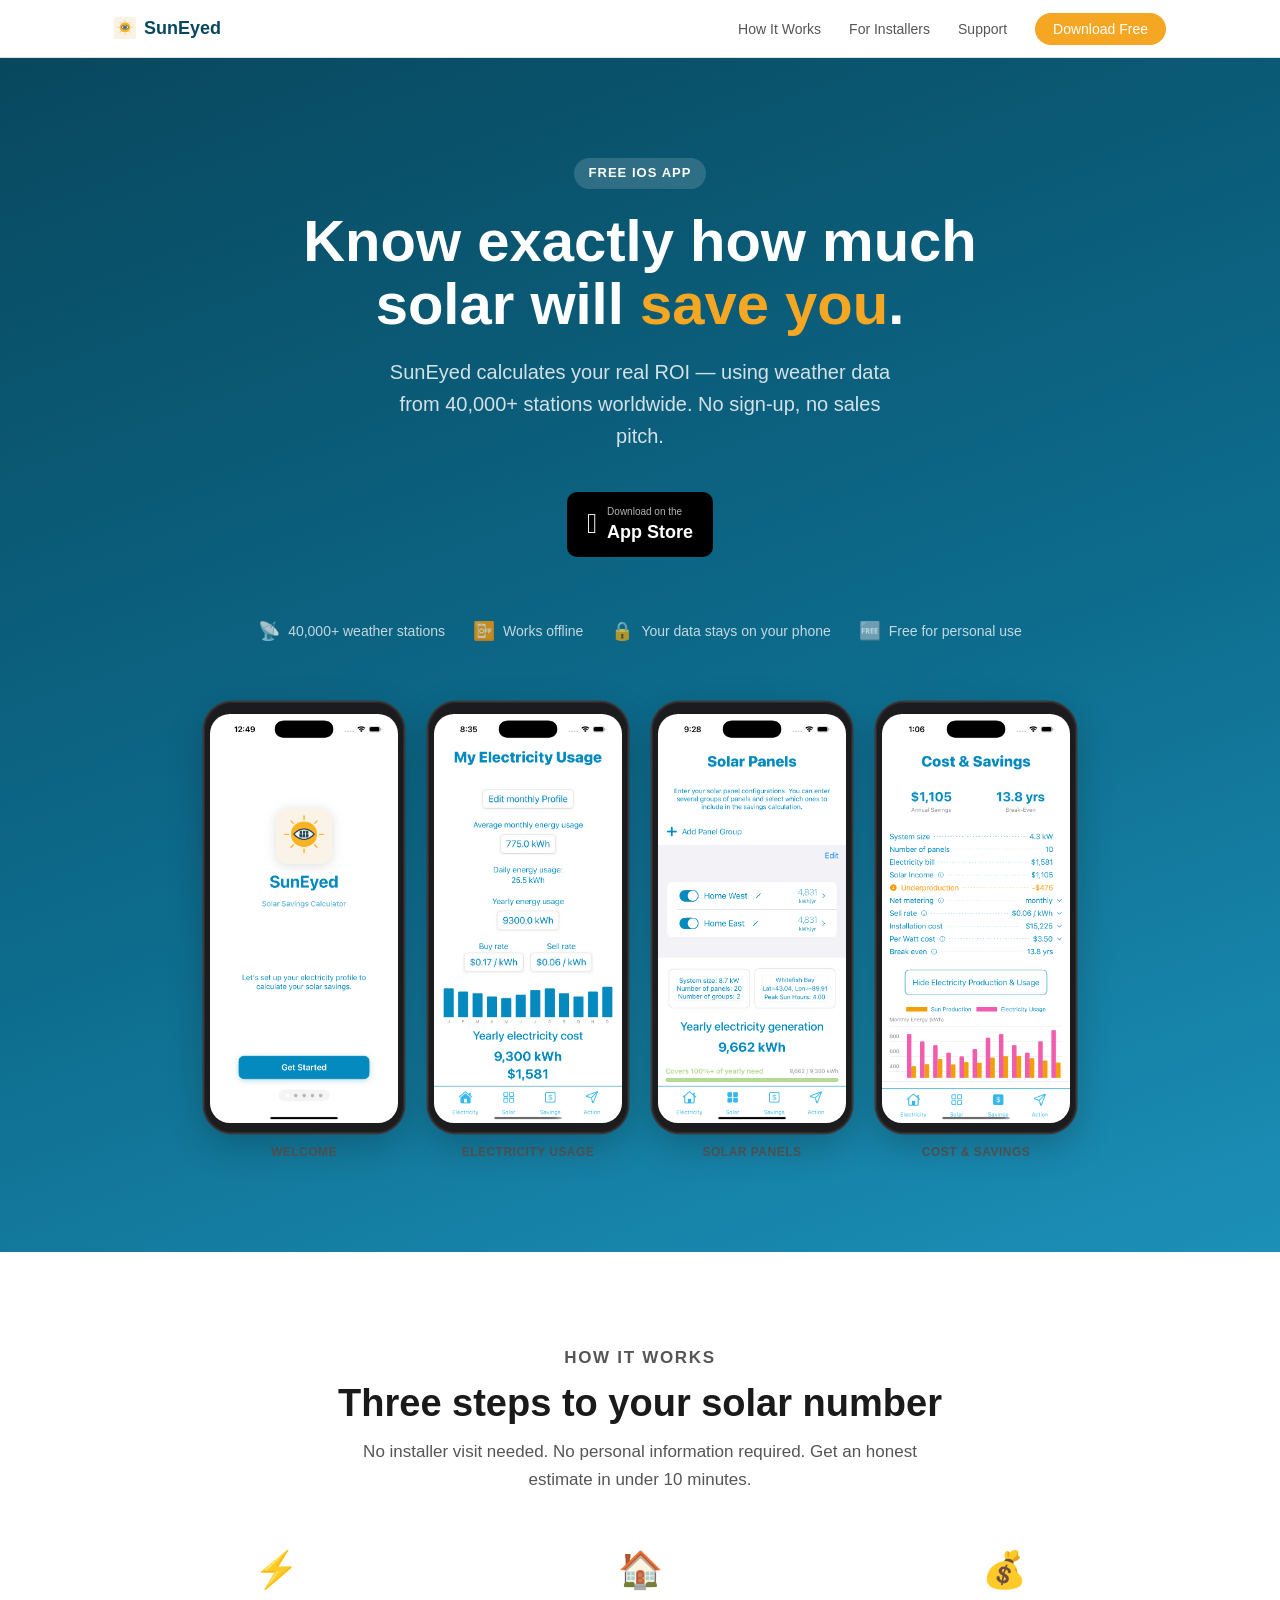
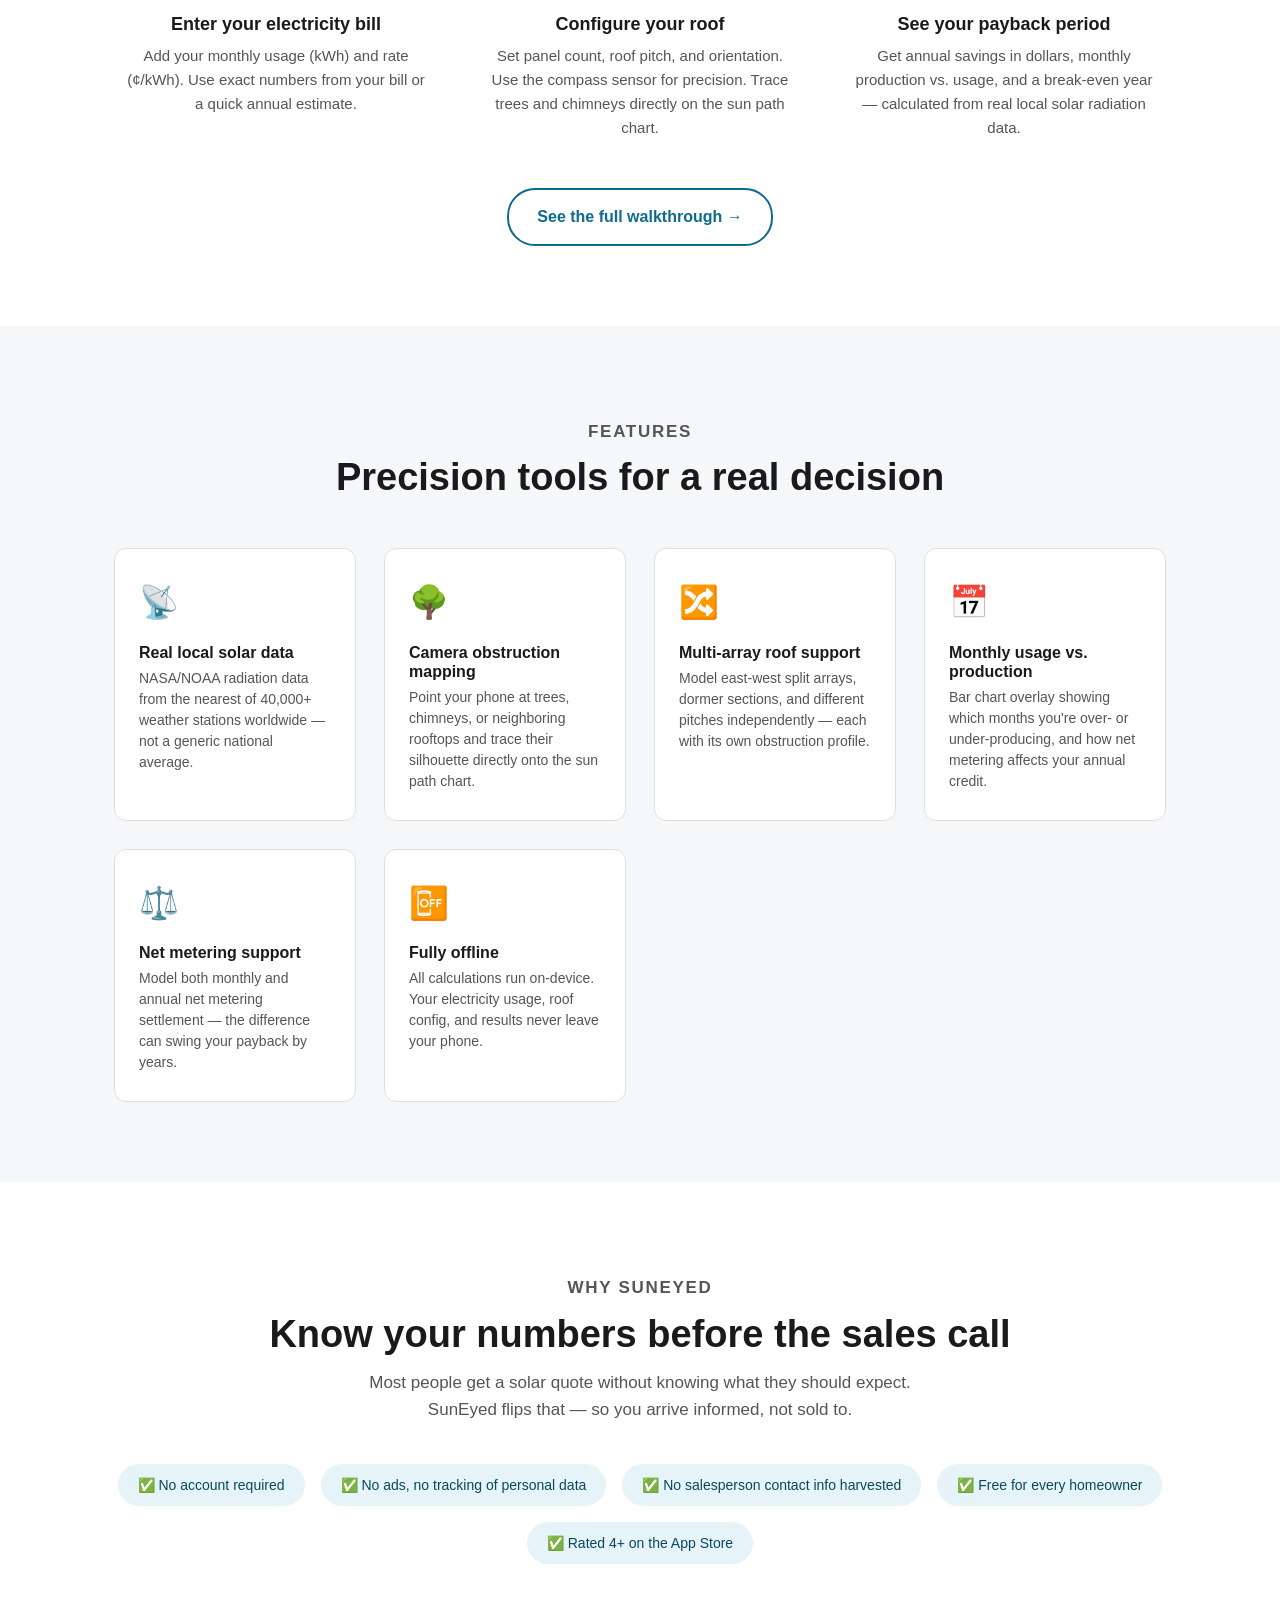
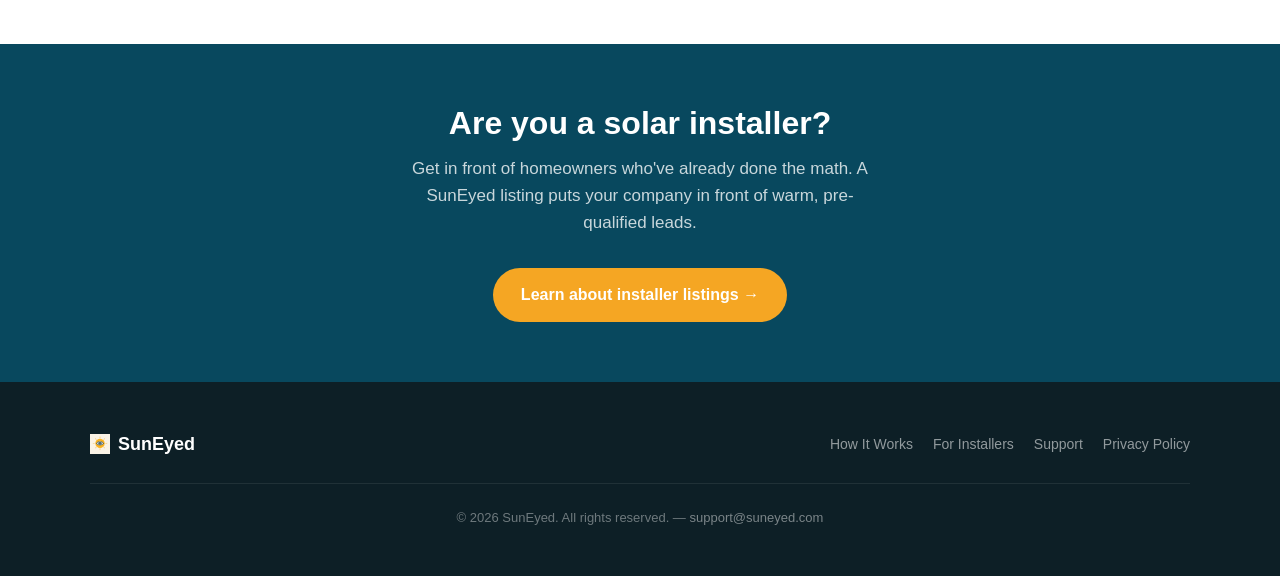
==== commit 2f053863: "Replace Netlify form with Web3Forms; reduce hero screenshots to 4; fix screenshot placement - Wire i" ====
--- a/index.html
+++ b/index.html
@@ -93,48 +93,16 @@
             <div class="screenshot-card__label">Welcome</div>
         </div>
         <div class="screenshot-card">
-            <div class="device-frame"><img src="assets/suneyed 02 - electricity cost.png" alt="Electricity cost screen" class="screenshot-card__img"></div>
-            <div class="screenshot-card__label">Electricity Cost</div>
-        </div>
-        <div class="screenshot-card">
-            <div class="device-frame"><img src="assets/suneyed 02_1 - electricity rates.png" alt="Electricity rates screen" class="screenshot-card__img"></div>
-            <div class="screenshot-card__label">Electricity Rates</div>
-        </div>
-        <div class="screenshot-card">
-            <div class="device-frame"><img src="assets/suneyed 03 - location.png" alt="Location screen" class="screenshot-card__img"></div>
-            <div class="screenshot-card__label">Location</div>
-        </div>
-        <div class="screenshot-card">
-            <div class="device-frame"><img src="assets/suneyed 04 - onboarding summary.png" alt="Onboarding summary screen" class="screenshot-card__img"></div>
-            <div class="screenshot-card__label">Summary</div>
+            <div class="device-frame"><img src="assets/suneyed 02 - electricity usage.png" alt="Electricity usage screen" class="screenshot-card__img"></div>
+            <div class="screenshot-card__label">Electricity Usage</div>
         </div>
         <div class="screenshot-card">
             <div class="device-frame"><img src="assets/suneyed 05 - solar panels.png" alt="Solar panels screen" class="screenshot-card__img"></div>
             <div class="screenshot-card__label">Solar Panels</div>
         </div>
         <div class="screenshot-card">
-            <div class="device-frame"><img src="assets/suneyed 05_1 - panel group.png" alt="Panel group screen" class="screenshot-card__img"></div>
-            <div class="screenshot-card__label">Panel Group</div>
-        </div>
-        <div class="screenshot-card">
-            <div class="device-frame"><img src="assets/suneyed 05_2 - panel specs.png" alt="Panel specs screen" class="screenshot-card__img"></div>
-            <div class="screenshot-card__label">Panel Specs</div>
-        </div>
-        <div class="screenshot-card">
-            <div class="device-frame"><img src="assets/suneyed 05_3 - edit location.png" alt="Edit location screen" class="screenshot-card__img"></div>
-            <div class="screenshot-card__label">Edit Location</div>
-        </div>
-        <div class="screenshot-card">
-            <div class="device-frame"><img src="assets/suneyed 05_4 - sun path and shadows.png" alt="Sun path and shadows screen" class="screenshot-card__img"></div>
-            <div class="screenshot-card__label">Sun Path & Shadows</div>
-        </div>
-        <div class="screenshot-card">
             <div class="device-frame"><img src="assets/suneyed 06 - cost and savings.png" alt="Cost and savings screen" class="screenshot-card__img"></div>
             <div class="screenshot-card__label">Cost &amp; Savings</div>
-        </div>
-        <div class="screenshot-card">
-            <div class="device-frame"><img src="assets/suneyed 07 - actions.png" alt="Actions screen" class="screenshot-card__img"></div>
-            <div class="screenshot-card__label">Next Steps</div>
         </div>
     </div>
 </section>
